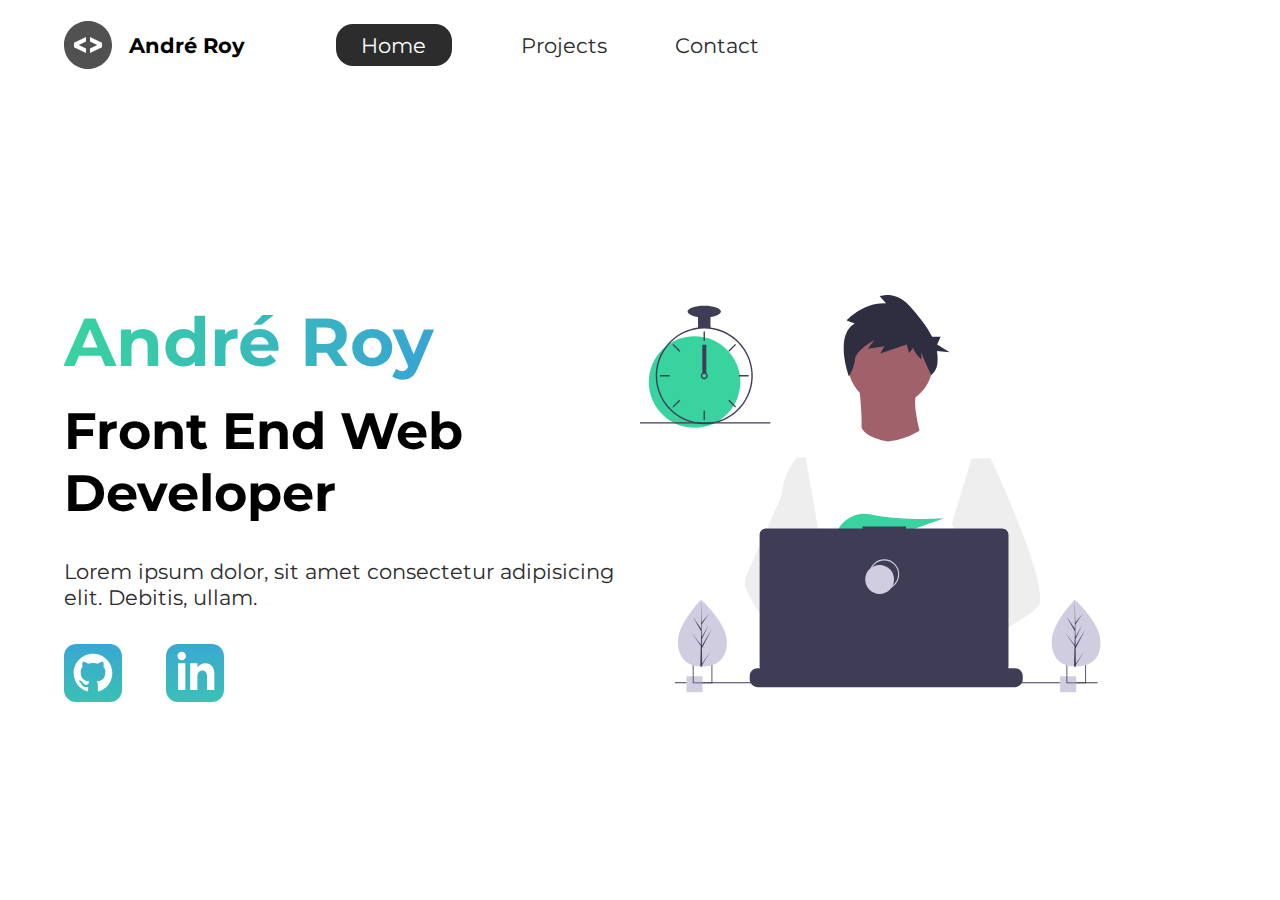
==== index.html @ 75e3bf48 "First Commit" ====
<!DOCTYPE html>
<html lang="en">
  <head>
    <meta charset="UTF-8" />
    <meta name="viewport" content="width=device-width, initial-scale=1.0" />
    <meta http-equiv="X-UA-Compatible" content="ie=edge" />
    <meta
      name="description"
      content="André Roy is a front end web developer who specializes in html, css."
    />
    <meta name="robots" content="index,follow" />
    <link
      href="https://fonts.googleapis.com/css?family=Montserrat:400,500&display=swap"
      rel="stylesheet"
    />
    <link rel="stylesheet" href="./styles/style.css" />
    <title>André Roy | Web Developer</title>
  </head>
  <body>
    <header class="main-head">
      <nav>
        <div class="logo">
          <img src="./icons/code.svg" alt="logo" />
          <h1>André Roy</h1>
        </div>
        <ul>
          <li><a class="active" href="/">Home</a></li>
          <li><a href="/">Projects</a></li>
          <li><a href="/">Contact</a></li>
        </ul>
      </nav>
    </header>
    <section class="intro">
      <div class="intro-text">
        <h2>André Roy</h2>
        <h3>
          Front End Web <br />
          Developer
        </h3>
        <p>
          Lorem ipsum dolor, sit amet consectetur adipisicing elit. Debitis,
          ullam.
        </p>
        <div class="intro-social">
          <a href="#"
            ><img src="./icons/github.svg" alt="github-social-link"
          /></a>
          <a href="#"
            ><img src="./icons/linked-in.svg" alt="linkedin-social-link"
          /></a>
        </div>
      </div>
      <div class="intro-images">
        <svg
          width="799"
          height="690"
          viewBox="0 0 799 690"
          fill="none"
          xmlns="http://www.w3.org/2000/svg"
        >
          <g id="undraw_dev_productivity_umsq (1) 1" clip-path="url(#clip0)">
            <path
              id="Vector"
              d="M516.92 624.636C516.92 624.636 512.16 626.266 504.42 628.576C487.31 633.706 455.65 642.216 428.82 643.916C405.72 645.396 386.2 641.836 382.63 626.766C381.1 620.286 383.27 614.956 388 610.576C402.12 597.486 439 592.796 468.25 591.186C476.51 590.736 484.15 590.526 490.51 590.446C501.31 590.306 508.39 590.526 508.39 590.526L508.56 591.186L516.92 624.636Z"
              fill="#A0616A"
            />
            <path
              id="Vector_2"
              d="M436.99 672.586C418.61 695.346 342.73 647.666 316.19 629.886C310.41 626.016 306.97 623.566 306.97 623.566L331.25 591.186L338.94 580.936C338.94 580.936 345.82 584.586 355.99 590.526C356.36 590.746 356.73 590.966 357.11 591.186C365.88 596.336 376.89 603.066 388 610.576C403.33 620.946 418.83 632.776 428.82 643.916C438.59 654.806 443.08 665.036 436.99 672.586Z"
              fill="#A0616A"
            />
            <g id="me">
              <path
                id="Vector_3"
                d="M434.672 191.952C475.283 191.607 507.926 158.406 507.582 117.795C507.237 77.1832 474.036 44.5403 433.425 44.8847C392.813 45.2291 360.17 78.4303 360.515 119.042C360.859 159.653 394.06 192.296 434.672 191.952Z"
                fill="#A0616A"
              />
              <path
                id="Vector_4"
                d="M379.477 155.65C379.477 155.65 394.216 259.972 373.002 271.875C351.787 283.779 499.929 283.588 499.929 283.588C499.929 283.588 466.124 193.284 480.809 165.449L379.477 155.65Z"
                fill="#A0616A"
              />
              <path
                id="Vector_5"
                d="M608.101 283.199L596.257 339.402L571.214 458.308L570.49 464.815L562.138 540.138L556.582 590.177L552.857 623.79C528.584 636.526 510.988 645.326 510.988 645.326C510.988 645.326 509.404 637.719 506.871 627.99C489.805 633.265 458.218 642.043 431.404 643.97C441.266 654.777 445.842 664.969 439.817 672.57C421.63 695.485 345.349 648.45 318.659 630.896C318.077 635.158 317.879 639.464 318.068 643.762L297.626 628.314L299.331 592.359L302.206 531.522L305.819 455.229C304.448 451.975 303.294 448.634 302.364 445.228C295.956 423.161 288.032 379.057 281.928 342.067C277.016 312.298 273.302 287.138 272.517 281.785C272.411 281.086 272.358 280.726 272.358 280.726L384.363 230.094C392.509 248.556 429.865 253.809 429.865 253.809C460.756 251.417 484.847 234.913 484.847 234.913L608.101 283.199Z"
                fill="white"
              />
              <path
                id="Vector_6"
                d="M372.285 49.3811L358.49 43.9934C358.49 43.9934 386.969 12.1 426.99 14.513L415.635 2.22366C415.635 2.22366 443.04 -9.01799 468.283 19.6674C481.553 34.7467 496.908 52.4737 506.557 72.5077L521.281 72.3829L515.251 85.9663L536.874 99.3152L514.777 97.0719C516.155 104.471 516.421 112.034 515.566 119.511C514.683 126.991 510.928 133.835 505.094 138.598V138.598C505.094 138.598 487.743 103.449 487.696 97.9443L487.813 111.705C487.813 111.705 473.959 99.4371 473.889 91.1807L466.471 100.877L462.593 85.7717L416.475 101.301L423.87 88.8526L395.157 93.2246L406.278 77.9923C406.278 77.9923 373.932 96.1568 372.811 111.304C371.689 126.452 362.299 140.875 362.299 140.875C362.299 140.875 336.213 70.3294 372.285 49.3811Z"
                fill="#2F2E41"
              />
              <path
                id="Vector_7"
                d="M690.215 540.422C682.794 548.605 664.338 560.992 641.951 574.422C633.623 579.413 624.757 584.559 615.71 589.676C594.122 601.889 571.514 614.001 552.857 623.79C528.584 636.526 510.988 645.326 510.988 645.326C510.988 645.326 509.403 637.719 506.871 627.99C503.48 614.968 498.397 598.141 493.184 590.715C493.002 590.456 492.82 590.218 492.638 589.979C491.121 588.022 489.601 586.885 488.112 586.897L562.138 540.138L594.127 519.926L570.489 464.814L540.842 395.683L557.908 339.727L575.062 283.479L608.101 283.199C608.101 283.199 619.243 306.985 633.514 340.166C635.647 345.128 637.851 350.299 640.096 355.64C669.469 425.394 706.176 522.836 690.215 540.422Z"
                fill="#EEEEEE"
              />
              <path
                id="Vector_8"
                d="M358.123 591.2C355.41 591.212 352.702 591.456 350.029 591.928C327.074 596.073 320.47 616.94 318.659 630.896C318.077 635.158 317.879 639.464 318.068 643.761L297.626 628.314L290.178 622.687C272.316 616.628 256.353 605.733 242.483 592.84C230.449 581.456 219.634 568.849 210.213 555.223C200.831 541.793 192.448 527.692 185.134 513.034C183.094 508.943 181.977 504.454 181.864 499.884C181.751 495.314 182.644 490.775 184.48 486.588L209.154 430.327L245.218 348.098C245.471 346.146 245.752 344.237 246.059 342.371C252.995 300.511 272.367 281.786 272.367 281.786L287.286 281.659L297.778 341.932L310.813 416.815L302.364 445.227L282.839 510.845L302.205 531.522L358.123 591.2Z"
                fill="#EEEEEE"
              />
            </g>
            <path
              id="Vector_9"
              d="M372.877 415.806L385.631 430.686C390.37 429.783 395.319 428.721 400.416 427.529L396.752 415.806L405.71 426.256C459.707 412.975 526.637 387.155 526.637 387.155C526.637 387.155 454.379 392.453 400.428 380.666C376.558 375.451 351.998 387.284 342.202 409.668C336.508 422.679 337.403 433.951 357.596 433.951C364.419 433.835 371.223 433.195 377.949 432.037L372.877 415.806Z"
              fill="#38D39F"
            />
            <path
              id="Vector_10"
              d="M663.65 660.386V666.456C663.654 668.122 663.345 669.774 662.74 671.326C662.472 672.018 662.147 672.687 661.77 673.326C660.578 675.326 658.887 676.983 656.862 678.133C654.838 679.283 652.549 679.887 650.22 679.886H203.67C201.342 679.887 199.053 679.283 197.028 678.133C195.003 676.983 193.312 675.326 192.12 673.326C191.743 672.687 191.419 672.018 191.15 671.326C190.546 669.774 190.237 668.122 190.24 666.456V660.386C190.24 658.622 190.587 656.876 191.262 655.246C191.936 653.616 192.926 652.136 194.173 650.888C195.42 649.641 196.901 648.652 198.53 647.977C200.16 647.302 201.906 646.955 203.67 646.956H229.41V644.126C229.41 644.052 229.425 643.979 229.453 643.911C229.481 643.843 229.522 643.782 229.574 643.73C229.626 643.678 229.688 643.636 229.756 643.608C229.824 643.58 229.897 643.566 229.97 643.566H243.4C243.474 643.566 243.547 643.58 243.615 643.608C243.683 643.636 243.745 643.678 243.797 643.73C243.849 643.782 243.89 643.843 243.918 643.911C243.946 643.979 243.96 644.052 243.96 644.126V646.956H252.35V644.126C252.35 644.052 252.365 643.979 252.393 643.911C252.421 643.843 252.462 643.782 252.514 643.73C252.566 643.678 252.628 643.636 252.696 643.608C252.764 643.58 252.837 643.566 252.91 643.566H266.34C266.414 643.566 266.487 643.58 266.555 643.608C266.623 643.636 266.684 643.678 266.736 643.73C266.789 643.782 266.83 643.843 266.858 643.911C266.886 643.979 266.9 644.052 266.9 644.126V646.956H275.3V644.126C275.3 644.052 275.315 643.979 275.343 643.911C275.371 643.843 275.412 643.782 275.464 643.73C275.516 643.678 275.578 643.636 275.646 643.608C275.714 643.58 275.787 643.566 275.86 643.566H289.29C289.364 643.566 289.437 643.58 289.505 643.608C289.573 643.636 289.634 643.678 289.686 643.73C289.739 643.782 289.78 643.843 289.808 643.911C289.836 643.979 289.85 644.052 289.85 644.126V646.956H298.24V644.126C298.24 644.052 298.255 643.979 298.283 643.911C298.311 643.843 298.352 643.782 298.404 643.73C298.456 643.678 298.518 643.636 298.586 643.608C298.654 643.58 298.727 643.566 298.8 643.566H312.23C312.304 643.566 312.377 643.58 312.445 643.608C312.513 643.636 312.574 643.678 312.626 643.73C312.678 643.782 312.72 643.843 312.748 643.911C312.776 643.979 312.79 644.052 312.79 644.126V646.956H321.18V644.126C321.18 644.052 321.194 643.979 321.223 643.911C321.251 643.843 321.292 643.782 321.344 643.73C321.396 643.678 321.458 643.636 321.526 643.608C321.594 643.58 321.667 643.566 321.74 643.566H335.17C335.244 643.566 335.317 643.58 335.385 643.608C335.453 643.636 335.514 643.678 335.566 643.73C335.618 643.782 335.66 643.843 335.688 643.911C335.716 643.979 335.73 644.052 335.73 644.126V646.956H344.13V644.126C344.13 644.052 344.145 643.979 344.173 643.911C344.201 643.843 344.242 643.782 344.294 643.73C344.346 643.678 344.408 643.636 344.476 643.608C344.544 643.58 344.617 643.566 344.69 643.566H358.12C358.194 643.566 358.267 643.58 358.335 643.608C358.403 643.636 358.464 643.678 358.516 643.73C358.569 643.782 358.61 643.843 358.638 643.911C358.666 643.979 358.68 644.052 358.68 644.126V646.956H367.07V644.126C367.07 644.052 367.085 643.979 367.113 643.911C367.141 643.843 367.182 643.782 367.234 643.73C367.286 643.678 367.348 643.636 367.416 643.608C367.484 643.58 367.557 643.566 367.63 643.566H472.83C472.904 643.566 472.977 643.58 473.045 643.608C473.113 643.636 473.174 643.678 473.227 643.73C473.279 643.782 473.32 643.843 473.348 643.911C473.376 643.979 473.39 644.052 473.39 644.126V646.956H481.79V644.126C481.79 644.052 481.804 643.979 481.833 643.911C481.861 643.843 481.902 643.782 481.954 643.73C482.006 643.678 482.068 643.636 482.136 643.608C482.204 643.58 482.277 643.566 482.35 643.566H495.78C495.928 643.567 496.07 643.627 496.175 643.732C496.279 643.836 496.339 643.978 496.34 644.126V646.956H504.73V644.126C504.73 644.052 504.745 643.979 504.773 643.911C504.801 643.843 504.842 643.782 504.894 643.73C504.946 643.678 505.008 643.636 505.076 643.608C505.144 643.58 505.217 643.566 505.29 643.566H518.72C518.794 643.566 518.867 643.58 518.935 643.608C519.003 643.636 519.065 643.678 519.117 643.73C519.169 643.782 519.21 643.843 519.238 643.911C519.266 643.979 519.28 644.052 519.28 644.126V646.956H527.67V644.126C527.67 644.052 527.685 643.979 527.713 643.911C527.741 643.843 527.782 643.782 527.834 643.73C527.886 643.678 527.948 643.636 528.016 643.608C528.084 643.58 528.157 643.566 528.23 643.566H541.66C541.734 643.566 541.807 643.58 541.875 643.608C541.943 643.636 542.005 643.678 542.057 643.73C542.109 643.782 542.15 643.843 542.178 643.911C542.206 643.979 542.22 644.052 542.22 644.126V646.956H550.62V644.126C550.62 644.052 550.635 643.979 550.663 643.911C550.691 643.843 550.732 643.782 550.784 643.73C550.836 643.678 550.898 643.636 550.966 643.608C551.034 643.58 551.107 643.566 551.18 643.566H564.61C564.757 643.568 564.898 643.628 565.001 643.733C565.104 643.837 565.161 643.979 565.16 644.126V646.956H573.56V644.126C573.56 644.052 573.575 643.979 573.603 643.911C573.631 643.843 573.672 643.782 573.724 643.73C573.776 643.678 573.838 643.636 573.906 643.608C573.974 643.58 574.047 643.566 574.12 643.566H587.55C587.624 643.566 587.697 643.58 587.765 643.608C587.833 643.636 587.895 643.678 587.947 643.73C587.999 643.782 588.04 643.843 588.068 643.911C588.096 643.979 588.11 644.052 588.11 644.126V646.956H596.5V644.126C596.5 644.052 596.515 643.979 596.543 643.911C596.571 643.843 596.612 643.782 596.664 643.73C596.716 643.678 596.778 643.636 596.846 643.608C596.914 643.58 596.987 643.566 597.06 643.566H610.49C610.564 643.566 610.637 643.58 610.705 643.608C610.773 643.636 610.835 643.678 610.887 643.73C610.939 643.782 610.98 643.843 611.008 643.911C611.036 643.979 611.05 644.052 611.05 644.126V646.956H650.22C651.984 646.955 653.731 647.302 655.36 647.977C656.99 648.652 658.471 649.641 659.718 650.888C660.965 652.136 661.954 653.616 662.629 655.246C663.304 656.876 663.651 658.622 663.65 660.386Z"
              fill="#3F3D56"
            />
            <path
              id="Vector_11"
              d="M793.5 671.326H60.5V673.326H793.5V671.326Z"
              fill="#3F3D56"
            />
            <path
              id="Vector_12"
              d="M627.694 404.757H461.251V401.326H385.78V404.757H218.651C215.665 404.757 212.801 405.943 210.69 408.054C208.578 410.166 207.392 413.029 207.392 416.015V643.927C207.392 646.913 208.578 649.776 210.69 651.888C212.801 653.999 215.665 655.185 218.651 655.185H627.694C630.68 655.185 633.544 653.999 635.655 651.888C637.767 649.776 638.953 646.913 638.953 643.927V416.015C638.953 414.537 638.662 413.073 638.096 411.707C637.53 410.341 636.701 409.1 635.655 408.054C634.61 407.009 633.369 406.18 632.003 405.614C630.637 405.048 629.173 404.757 627.694 404.757Z"
              fill="#3F3D56"
            />
            <path
              id="Vector_13"
              d="M423.5 509.326C437.307 509.326 448.5 498.133 448.5 484.326C448.5 470.519 437.307 459.326 423.5 459.326C409.693 459.326 398.5 470.519 398.5 484.326C398.5 498.133 409.693 509.326 423.5 509.326Z"
              stroke="#D0CDE1"
              stroke-width="2"
              stroke-miterlimit="10"
            />
            <path
              id="Vector_14"
              d="M415.5 518.326C429.307 518.326 440.5 507.133 440.5 493.326C440.5 479.519 429.307 468.326 415.5 468.326C401.693 468.326 390.5 479.519 390.5 493.326C390.5 507.133 401.693 518.326 415.5 518.326Z"
              fill="#D0CDE1"
            />
            <path
              id="Vector_15"
              d="M108.446 661.223H80.4463V689.223H108.446V661.223Z"
              fill="#D0CDE1"
            />
            <path
              id="Vector_16"
              d="M91.4502 639.223V673.223H125.45V639.223H91.4502ZM123.97 671.743H92.9202V640.703H123.97V671.743Z"
              fill="#3F3D56"
            />
            <path
              id="Vector_17"
              d="M756.446 661.223H728.446V689.223H756.446V661.223Z"
              fill="#D0CDE1"
            />
            <path
              id="Vector_18"
              d="M739.45 639.223V673.223H773.45V639.223H739.45ZM771.97 671.743H740.92V640.703H771.97V671.743Z"
              fill="#3F3D56"
            />
            <path
              id="Vector_19"
              d="M94.5802 230.113C138.399 230.113 173.921 194.592 173.921 150.773C173.921 106.955 138.399 71.4326 94.5802 71.4326C50.7617 71.4326 15.2397 106.955 15.2397 150.773C15.2397 194.592 50.7617 230.113 94.5802 230.113Z"
              fill="#38D39F"
            />
            <path
              id="Vector_20"
              d="M122.229 56.4899C115.045 55.5763 107.774 55.5763 100.59 56.4899C84.586 58.5913 69.5203 65.2398 57.181 75.6465C44.8417 86.0532 35.7467 99.7813 30.9754 115.202C28.8053 122.229 27.5764 129.514 27.3208 136.864C27.2848 137.886 27.2607 138.92 27.2607 139.954C27.283 162.264 36.1559 183.655 51.932 199.431C67.7082 215.207 89.0989 224.08 111.41 224.103C113.201 224.103 114.992 224.042 116.759 223.934C120.907 223.674 125.03 223.103 129.093 222.227C148.495 218.055 165.798 207.161 177.947 191.468C190.095 175.776 196.308 156.295 195.487 136.467C194.665 116.638 186.863 97.738 173.459 83.1039C160.054 68.4698 141.909 59.0435 122.229 56.4899H122.229ZM137.748 217.347H137.736C130.959 219.659 123.905 221.062 116.759 221.518C114.992 221.638 113.201 221.698 111.41 221.698C89.7377 221.672 68.961 213.051 53.6367 197.727C38.3123 182.402 29.6914 161.626 29.6649 139.954C29.6649 138.92 29.689 137.886 29.725 136.864C30.5514 115.744 39.5156 95.7617 54.7411 81.1008C69.9666 66.44 90.273 58.237 111.41 58.2089C130.776 58.21 149.513 65.0865 164.283 77.6131C179.052 90.1398 188.895 107.503 192.057 126.61C195.219 145.716 191.496 165.325 181.55 181.942C171.604 198.559 156.081 211.106 137.748 217.347H137.748Z"
              fill="#3F3D56"
            />
            <path
              id="Vector_21"
              d="M112.612 63.0176H110.208V79.8474H112.612V63.0176Z"
              fill="#3F3D56"
            />
            <path
              id="Vector_22"
              d="M57.8578 84.7018L56.1577 86.4019L68.0582 98.3023L69.7582 96.6022L57.8578 84.7018Z"
              fill="#3F3D56"
            />
            <path
              id="Vector_23"
              d="M34.4736 138.751V141.156H51.3034V138.751H34.4736Z"
              fill="#3F3D56"
            />
            <path
              id="Vector_24"
              d="M56.1578 193.506L57.8579 195.206L69.7584 183.306L68.0583 181.606L56.1578 193.506Z"
              fill="#3F3D56"
            />
            <path
              id="Vector_25"
              d="M153.062 96.6022L154.762 98.3022L166.662 86.4018L164.962 84.7017L153.062 96.6022Z"
              fill="#3F3D56"
            />
            <path
              id="Vector_26"
              d="M171.516 138.751V141.156H188.346V138.751H171.516Z"
              fill="#3F3D56"
            />
            <path
              id="Vector_27"
              d="M154.762 181.605L153.062 183.305L164.962 195.206L166.662 193.506L154.762 181.605Z"
              fill="#3F3D56"
            />
            <path
              id="Vector_28"
              d="M112.612 200.06H110.208V216.89H112.612V200.06Z"
              fill="#3F3D56"
            />
            <path
              id="Vector_29"
              d="M115.016 135.145C113.976 134.365 112.711 133.943 111.41 133.943C110.11 133.943 108.844 134.365 107.804 135.145C107.091 135.686 106.505 136.375 106.085 137.165C105.552 138.181 105.322 139.329 105.421 140.473C105.52 141.616 105.944 142.707 106.644 143.617C107.343 144.527 108.288 145.218 109.368 145.608C110.447 145.997 111.616 146.07 112.735 145.817C113.855 145.564 114.878 144.996 115.685 144.179C116.492 143.363 117.048 142.333 117.288 141.21C117.528 140.088 117.441 138.92 117.039 137.846C116.636 136.771 115.935 135.834 115.017 135.145H115.016ZM111.41 143.56C110.454 143.557 109.539 143.176 108.863 142.501C108.187 141.825 107.807 140.909 107.804 139.954C107.808 139.224 108.03 138.513 108.441 137.91C108.793 137.4 109.271 136.989 109.828 136.718C110.386 136.446 111.004 136.323 111.623 136.361C112.241 136.398 112.84 136.594 113.361 136.931C113.881 137.267 114.307 137.732 114.595 138.281C114.883 138.83 115.025 139.444 115.007 140.063C114.989 140.683 114.811 141.287 114.491 141.818C114.17 142.349 113.719 142.788 113.179 143.093C112.639 143.398 112.03 143.559 111.41 143.56V143.56Z"
              fill="#3F3D56"
            />
            <path
              id="Vector_30"
              d="M122.229 35.3687H100.591V57.007H122.229V35.3687Z"
              fill="#3F3D56"
            />
            <path
              id="Vector_31"
              d="M111.41 38.9748C127.344 38.9748 140.261 34.4 140.261 28.7567C140.261 23.1134 127.344 18.5386 111.41 18.5386C95.4757 18.5386 82.5586 23.1134 82.5586 28.7567C82.5586 34.4 95.4757 38.9748 111.41 38.9748Z"
              fill="#3F3D56"
            />
            <path id="clock-arrow" d="M115 86H108V135H115V86Z" fill="#3F3D56" />
            <path
              id="Vector_32"
              d="M226 220.44H0V222.844H226V220.44Z"
              fill="#3F3D56"
            />
            <g id="plant-left">
              <path
                id="Vector_33"
                d="M150.594 599.754C151.527 631.704 132.858 643.413 109.43 644.097C108.886 644.113 108.344 644.123 107.805 644.126C106.719 644.135 105.643 644.117 104.577 644.072C83.3891 643.193 66.6172 631.945 65.7495 602.232C64.8515 571.482 103.018 531.529 105.882 528.574L105.887 528.571C105.996 528.458 106.052 528.402 106.052 528.402C106.052 528.402 149.661 567.807 150.594 599.754Z"
                fill="#D0CDE1"
              />
              <path
                id="Vector_34"
                d="M107.744 639.255L122.626 617.124L107.774 641.636L107.805 644.126C106.719 644.135 105.643 644.117 104.577 644.072L105.315 612.06L105.295 611.813L105.322 611.766L105.393 608.741L89.0952 585.078L105.374 606.477L105.432 607.116L105.989 582.93L91.9122 558.397L106.029 578.681L105.882 528.574L105.882 528.407L105.887 528.571L106.821 568.062L119.651 552.021L106.863 571.464L107.143 593.098L118.949 571.984L107.187 596.279L107.343 608.308L124.512 578.897L107.395 612.505L107.744 639.255Z"
                fill="#3F3D56"
              />
            </g>
            <g id="plant-right">
              <path
                id="Vector_35"
                d="M798.594 599.754C799.527 631.704 780.858 643.413 757.43 644.097C756.886 644.113 756.344 644.123 755.805 644.126C754.719 644.135 753.643 644.117 752.577 644.072C731.389 643.193 714.617 631.945 713.749 602.232C712.851 571.482 751.018 531.529 753.882 528.574L753.887 528.571C753.996 528.458 754.052 528.402 754.052 528.402C754.052 528.402 797.661 567.807 798.594 599.754Z"
                fill="#D0CDE1"
              />
              <path
                id="Vector_36"
                d="M755.744 639.255L770.626 617.124L755.774 641.636L755.805 644.126C754.719 644.135 753.643 644.117 752.577 644.072L753.315 612.06L753.295 611.813L753.323 611.766L753.393 608.741L737.095 585.078L753.374 606.477L753.432 607.116L753.989 582.93L739.912 558.397L754.029 578.681L753.882 528.574L753.882 528.407L753.887 528.571L754.821 568.062L767.651 552.021L754.864 571.464L755.143 593.098L766.949 571.984L755.187 596.279L755.343 608.308L772.512 578.897L755.395 612.505L755.744 639.255Z"
                fill="#3F3D56"
              />
            </g>
          </g>
          <defs>
            <clipPath id="clip0">
              <rect width="798.627" height="689.223" fill="white" />
            </clipPath>
          </defs>
        </svg>
        <img src="./img/splash.svg" alt="" class="splash" />
      </div>
    </section>
  </body>
</html>
---- styles/style.css ----
* {
  margin: 0;
  padding: 0;
  -webkit-box-sizing: border-box;
          box-sizing: border-box;
}

html {
  font-size: 62.5%;
}

body {
  font-family: "Montserrat", sans-serif;
}

h1 {
  font-size: 2.5rem;
}

li,
button,
label,
input,
a,
p {
  font-size: 2.5rem;
}

h2 {
  font-size: 4rem;
}

h3 {
  font-size: 2.5rem;
}

h4,
h5 {
  font-size: 2rem;
}

ul {
  list-style: none;
}

a {
  text-decoration: none;
  color: #2c2c2c;
}

.main-head {
  width: 95%;
  margin: 0 0 0 auto;
}

nav {
  display: -webkit-box;
  display: -ms-flexbox;
  display: flex;
  -webkit-box-pack: justify;
      -ms-flex-pack: justify;
          justify-content: space-between;
  -webkit-box-align: center;
      -ms-flex-align: center;
          align-items: center;
  -webkit-box-orient: horizontal;
  -webkit-box-direction: normal;
      -ms-flex-direction: row;
          flex-direction: row;
  min-height: 10vh;
  width: 60%;
  -ms-flex-wrap: wrap;
      flex-wrap: wrap;
}

nav .logo {
  display: -webkit-box;
  display: -ms-flexbox;
  display: flex;
  -webkit-box-pack: start;
      -ms-flex-pack: start;
          justify-content: flex-start;
  -webkit-box-align: center;
      -ms-flex-align: center;
          align-items: center;
  -webkit-box-orient: horizontal;
  -webkit-box-direction: normal;
      -ms-flex-direction: row;
          flex-direction: row;
  -webkit-box-flex: 1;
      -ms-flex: 1 1 10rem;
          flex: 1 1 10rem;
}

nav .logo h1 {
  margin: 2rem;
}

nav ul {
  display: -webkit-box;
  display: -ms-flexbox;
  display: flex;
  -ms-flex-pack: distribute;
      justify-content: space-around;
  -webkit-box-align: center;
      -ms-flex-align: center;
          align-items: center;
  -webkit-box-orient: horizontal;
  -webkit-box-direction: normal;
      -ms-flex-direction: row;
          flex-direction: row;
  -webkit-box-flex: 1;
      -ms-flex: 1 1 40rem;
          flex: 1 1 40rem;
}

.intro {
  min-height: 90vh;
  width: 90%;
  margin: auto;
  -ms-flex-wrap: wrap;
      flex-wrap: wrap;
  display: -webkit-box;
  display: -ms-flexbox;
  display: flex;
  -webkit-box-pack: justify;
      -ms-flex-pack: justify;
          justify-content: space-between;
  -webkit-box-align: center;
      -ms-flex-align: center;
          align-items: center;
  -webkit-box-orient: horizontal;
  -webkit-box-direction: normal;
      -ms-flex-direction: row;
          flex-direction: row;
}

.intro h2 {
  font-size: 8rem;
  padding-top: 2rem;
  background: -webkit-gradient(linear, left top, right top, from(#38d39f), to(#38a4d3));
  background: linear-gradient(left, #38d39f, #38a4d3);
  background-clip: text;
  -webkit-text-fill-color: transparent;
  display: inline-block;
}

.intro h3 {
  font-size: 6rem;
  padding: 2rem 0rem;
}

.intro p {
  padding-top: 2rem;
  color: #2c2c2c;
}

.splash {
  position: absolute;
  top: 0%;
  right: 0%;
  height: 100%;
  z-index: -1;
}

.intro-social {
  margin-top: 4rem;
}

.intro-social a {
  margin-right: 5rem;
}

.active {
  background: #2c2c2c;
  color: white;
  padding: 1rem 3rem;
  border-radius: 2rem;
}

.intro-text,
.intro-images {
  -webkit-box-flex: 1;
      -ms-flex: 1 1 40rem;
          flex: 1 1 40rem;
}

#plant-left {
  -webkit-animation: plant 1.5s ease infinite alternate;
          animation: plant 1.5s ease infinite alternate;
}

#plant-right {
  -webkit-animation: plant 1.5s ease infinite alternate 0.5s;
          animation: plant 1.5s ease infinite alternate 0.5s;
}

#me {
  -webkit-animation: me 1s ease infinite alternate;
          animation: me 1s ease infinite alternate;
  -webkit-transform-origin: bottom;
          transform-origin: bottom;
}

#clock-arrow {
  -webkit-animation: clock 1.5s infinite linear;
          animation: clock 1.5s infinite linear;
  transform-box: fill-box;
  -webkit-transform-origin: bottom;
          transform-origin: bottom;
}

@-webkit-keyframes plant {
  from {
    -webkit-transform: translateY(0%);
            transform: translateY(0%);
  }
  to {
    -webkit-transform: translateY(-30%);
            transform: translateY(-30%);
  }
}

@keyframes plant {
  from {
    -webkit-transform: translateY(0%);
            transform: translateY(0%);
  }
  to {
    -webkit-transform: translateY(-30%);
            transform: translateY(-30%);
  }
}

@-webkit-keyframes me {
  from {
    -webkit-transform: rotateZ(-5deg);
            transform: rotateZ(-5deg);
  }
  to {
    -webkit-transform: rotateZ(5deg);
            transform: rotateZ(5deg);
  }
}

@keyframes me {
  from {
    -webkit-transform: rotateZ(-5deg);
            transform: rotateZ(-5deg);
  }
  to {
    -webkit-transform: rotateZ(5deg);
            transform: rotateZ(5deg);
  }
}

@-webkit-keyframes clock {
  from {
    -webkit-transform: rotateZ(0deg);
            transform: rotateZ(0deg);
  }
  to {
    -webkit-transform: rotateZ(360deg);
            transform: rotateZ(360deg);
  }
}

@keyframes clock {
  from {
    -webkit-transform: rotateZ(0deg);
            transform: rotateZ(0deg);
  }
  to {
    -webkit-transform: rotateZ(360deg);
            transform: rotateZ(360deg);
  }
}

@media screen and (max-width: 1332px) {
  html {
    font-size: 53%;
  }
  .splash {
    display: none;
  }
  svg {
    width: 80%;
  }
  .nav {
    width: 100%;
  }
}

@media screen and (max-width: 754px) {
  html {
    font-size: 45%;
  }
  svg {
    height: 60%;
  }
  .main-head {
    width: 100%;
  }
  nav .logo {
    display: -webkit-box;
    display: -ms-flexbox;
    display: flex;
    -webkit-box-pack: center;
        -ms-flex-pack: center;
            justify-content: center;
    -webkit-box-align: center;
        -ms-flex-align: center;
            align-items: center;
    -webkit-box-orient: vertical;
    -webkit-box-direction: normal;
        -ms-flex-direction: column;
            flex-direction: column;
    -webkit-box-flex: 1;
        -ms-flex: 1 1 20rem;
            flex: 1 1 20rem;
    margin-top: 2rem;
  }
  nav ul {
    -webkit-box-flex: 1;
        -ms-flex: 1 1 60rem;
            flex: 1 1 60rem;
    margin: 2rem 0rem;
  }
  .intro-text {
    margin-top: 5rem;
    text-align: center;
  }
  .intro-images {
    text-align: center;
  }
  .intro-social {
    display: -webkit-box;
    display: -ms-flexbox;
    display: flex;
    -webkit-box-pack: center;
        -ms-flex-pack: center;
            justify-content: center;
    -webkit-box-align: center;
        -ms-flex-align: center;
            align-items: center;
    -webkit-box-orient: horizontal;
    -webkit-box-direction: normal;
        -ms-flex-direction: row;
            flex-direction: row;
  }
  .intro-social a {
    margin: 2rem;
  }
}
/*# sourceMappingURL=style.css.map */
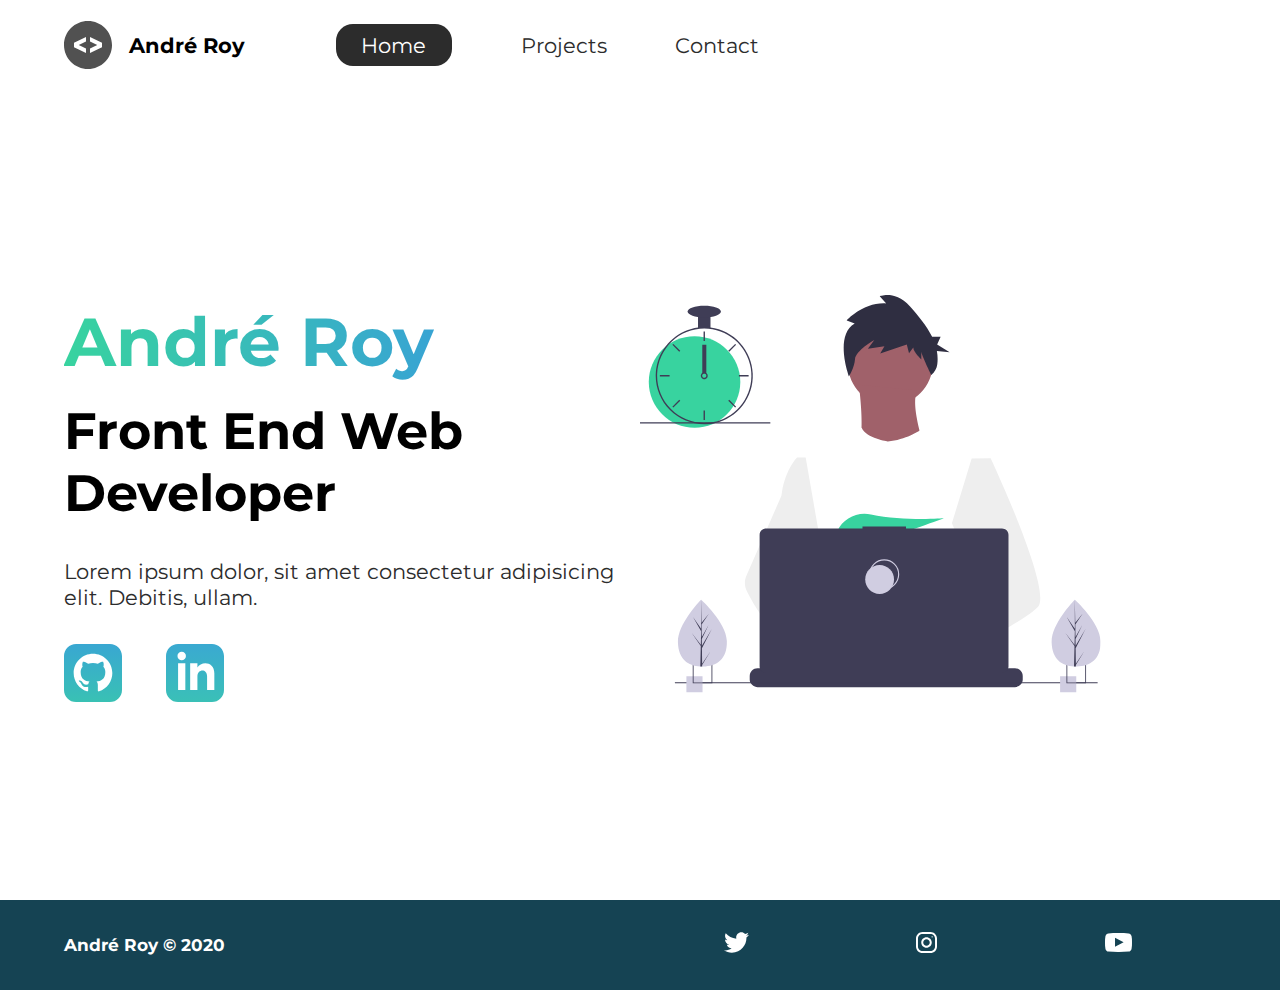
==== commit 918b7030: "Added - Projects Page and Contact Page" ====
--- a/index.html
+++ b/index.html
@@ -25,8 +25,8 @@
         </div>
         <ul>
           <li><a class="active" href="/">Home</a></li>
-          <li><a href="/">Projects</a></li>
-          <li><a href="/">Contact</a></li>
+          <li><a href="./projects/">Projects</a></li>
+          <li><a href="./contact/">Contact</a></li>
         </ul>
       </nav>
     </header>
@@ -258,5 +258,25 @@
         <img src="./img/splash.svg" alt="" class="splash" />
       </div>
     </section>
+    <footer>
+      <h4>André Roy &copy; 2020</h4>
+      <ul>
+        <li>
+          <a href="#">
+            <img src="../icons/twitter 1.svg" alt="twitter-social" />
+          </a>
+        </li>
+        <li>
+          <a href="#">
+            <img src="../icons/instagram 1.svg" alt="instagram-social" />
+          </a>
+        </li>
+        <li>
+          <a href="#">
+            <img src="../icons/youtube-symbol 1.svg" alt="youtube-social" />
+          </a>
+        </li>
+      </ul>
+    </footer>
   </body>
 </html>
--- a/styles/style.css
+++ b/styles/style.css
@@ -274,6 +274,147 @@
     -webkit-transform: rotateZ(360deg);
             transform: rotateZ(360deg);
   }
+}
+
+.projects {
+  width: 90%;
+  margin: auto;
+  min-height: 90vh;
+  display: -webkit-box;
+  display: -ms-flexbox;
+  display: flex;
+  -webkit-box-pack: justify;
+      -ms-flex-pack: justify;
+          justify-content: space-between;
+  -webkit-box-align: center;
+      -ms-flex-align: center;
+          align-items: center;
+  -webkit-box-orient: horizontal;
+  -webkit-box-direction: normal;
+      -ms-flex-direction: row;
+          flex-direction: row;
+  text-align: center;
+  -ms-flex-wrap: wrap;
+      flex-wrap: wrap;
+}
+
+.projects h2 {
+  margin: 5rem;
+}
+
+.travelly,
+.elena-joy {
+  -webkit-box-flex: 1;
+      -ms-flex: 1 1 40rem;
+          flex: 1 1 40rem;
+}
+
+.form-section {
+  min-height: 80vh;
+  display: -webkit-box;
+  display: -ms-flexbox;
+  display: flex;
+  -webkit-box-pack: center;
+      -ms-flex-pack: center;
+          justify-content: center;
+  -webkit-box-align: center;
+      -ms-flex-align: center;
+          align-items: center;
+  -webkit-box-orient: horizontal;
+  -webkit-box-direction: normal;
+      -ms-flex-direction: row;
+          flex-direction: row;
+  margin-top: 3rem;
+}
+
+.form-section form {
+  padding: 3rem 10rem;
+  -webkit-box-shadow: 0px 10px 10px rgba(0, 0, 0, 0.2), 0px 20px 40px rgba(0, 0, 0, 0.2);
+          box-shadow: 0px 10px 10px rgba(0, 0, 0, 0.2), 0px 20px 40px rgba(0, 0, 0, 0.2);
+  display: -webkit-box;
+  display: -ms-flexbox;
+  display: flex;
+  -webkit-box-pack: center;
+      -ms-flex-pack: center;
+          justify-content: center;
+  -webkit-box-align: center;
+      -ms-flex-align: center;
+          align-items: center;
+  -webkit-box-orient: vertical;
+  -webkit-box-direction: normal;
+      -ms-flex-direction: column;
+          flex-direction: column;
+  border-radius: 2rem;
+}
+
+.form-section form input,
+.form-section form textarea {
+  margin: 2rem;
+}
+
+.form-section form input:focus,
+.form-section form textarea:focus {
+  outline: 2px solid black;
+}
+
+.form-section form textarea {
+  font-family: "Montserrat", sans-serif;
+  font-size: 2rem;
+}
+
+.form-section form button {
+  width: 100%;
+  padding: 2rem;
+  background: #154353;
+  color: white;
+}
+
+.form-section form button:focus {
+  background: #33696b;
+}
+
+footer {
+  background: #154353;
+  color: white;
+  min-height: 10vh;
+  padding: 0% 5%;
+  display: -webkit-box;
+  display: -ms-flexbox;
+  display: flex;
+  -webkit-box-pack: start;
+      -ms-flex-pack: start;
+          justify-content: flex-start;
+  -webkit-box-align: center;
+      -ms-flex-align: center;
+          align-items: center;
+  -webkit-box-orient: horizontal;
+  -webkit-box-direction: normal;
+      -ms-flex-direction: row;
+          flex-direction: row;
+}
+
+footer ul {
+  -webkit-box-flex: 1;
+      -ms-flex: 1 1 40rem;
+          flex: 1 1 40rem;
+  display: -webkit-box;
+  display: -ms-flexbox;
+  display: flex;
+  -ms-flex-pack: distribute;
+      justify-content: space-around;
+  -webkit-box-align: center;
+      -ms-flex-align: center;
+          align-items: center;
+  -webkit-box-orient: horizontal;
+  -webkit-box-direction: normal;
+      -ms-flex-direction: row;
+          flex-direction: row;
+}
+
+footer h4 {
+  -webkit-box-flex: 1;
+      -ms-flex: 1 1 40rem;
+          flex: 1 1 40rem;
 }
 
 @media screen and (max-width: 1332px) {
@@ -351,5 +492,20 @@
   .intro-social a {
     margin: 2rem;
   }
+  .travelly,
+  .elena-joy {
+    -webkit-box-flex: 1;
+        -ms-flex: 1 1 50rem;
+            flex: 1 1 50rem;
+  }
+  .travelly img,
+  .elena-joy img {
+    width: 100%;
+    height: 100%;
+  }
+  form {
+    padding: 0;
+    width: 100%;
+  }
 }
 /*# sourceMappingURL=style.css.map */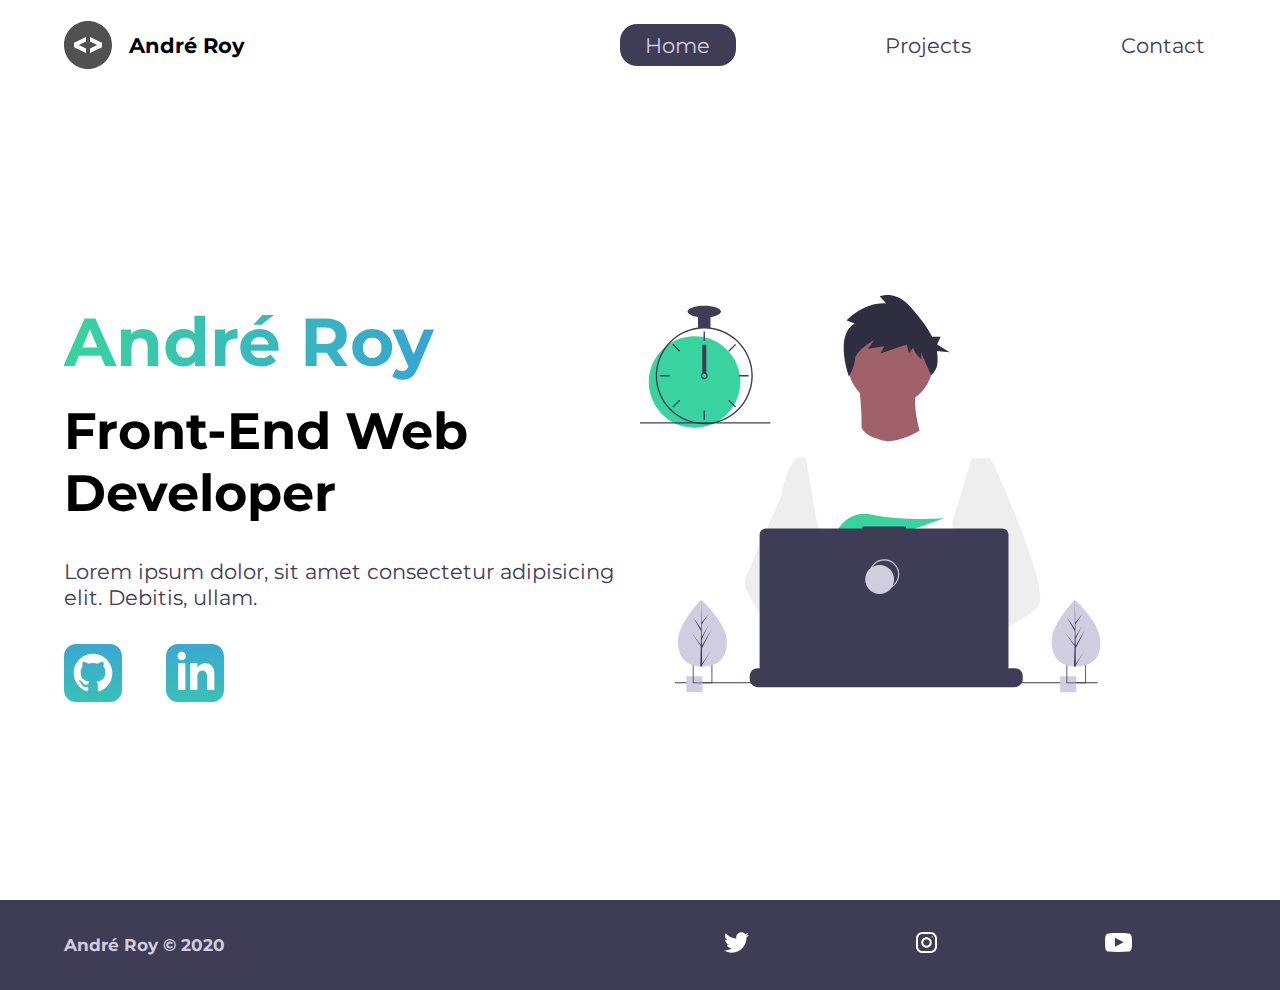
==== commit 62790e03: "Fixed - Front-End" ====
--- a/index.html
+++ b/index.html
@@ -34,7 +34,7 @@
       <div class="intro-text">
         <h2>André Roy</h2>
         <h3>
-          Front End Web <br />
+          Front-End Web <br />
           Developer
         </h3>
         <p>
--- a/styles/style.css
+++ b/styles/style.css
@@ -45,7 +45,7 @@
 
 a {
   text-decoration: none;
-  color: #2c2c2c;
+  color: #3f3d56;
 }
 
 .main-head {
@@ -152,7 +152,7 @@
 
 .intro p {
   padding-top: 2rem;
-  color: #2c2c2c;
+  color: #3f3d56;
 }
 
 .splash {
@@ -172,8 +172,8 @@
 }
 
 .active {
-  background: #2c2c2c;
-  color: white;
+  background: #3f3d56;
+  color: #d0cde1;
   padding: 1rem 3rem;
   border-radius: 2rem;
 }
@@ -310,7 +310,7 @@
 }
 
 .form-section {
-  min-height: 80vh;
+  min-height: 90vh;
   display: -webkit-box;
   display: -ms-flexbox;
   display: flex;
@@ -324,7 +324,6 @@
   -webkit-box-direction: normal;
       -ms-flex-direction: row;
           flex-direction: row;
-  margin-top: 3rem;
 }
 
 .form-section form {
@@ -365,7 +364,7 @@
 .form-section form button {
   width: 100%;
   padding: 2rem;
-  background: #154353;
+  background: #3f3d56;
   color: white;
 }
 
@@ -374,8 +373,8 @@
 }
 
 footer {
-  background: #154353;
-  color: white;
+  background: #3f3d56;
+  color: #d0cde1;
   min-height: 10vh;
   padding: 0% 5%;
   display: -webkit-box;
@@ -427,7 +426,7 @@
   svg {
     width: 80%;
   }
-  .nav {
+  nav {
     width: 100%;
   }
 }
@@ -504,7 +503,7 @@
     height: 100%;
   }
   form {
-    padding: 0;
+    padding: 0rem;
     width: 100%;
   }
 }
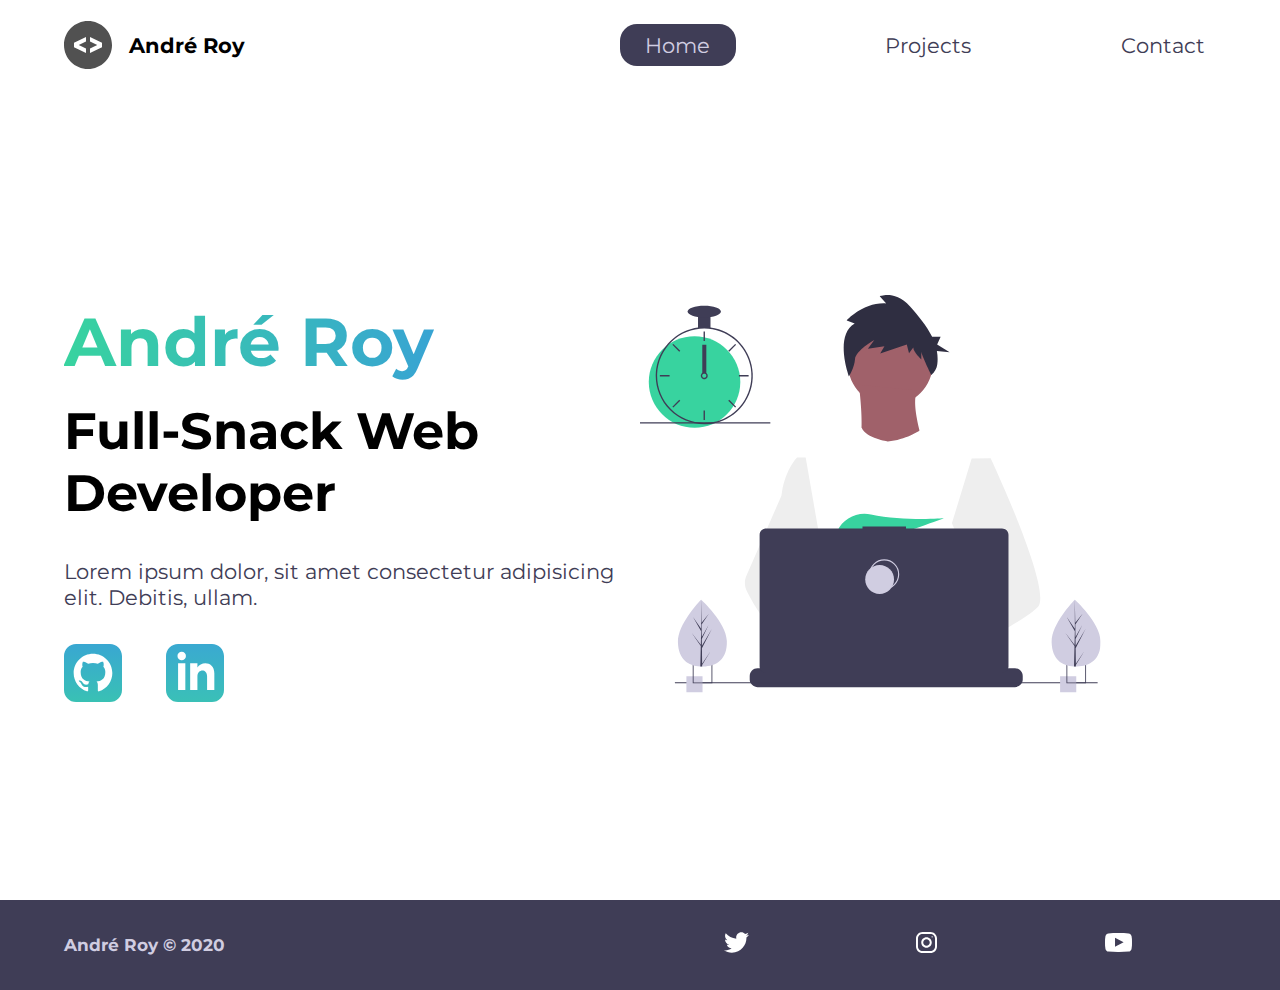
==== commit 7c8b9b00: "Added - Full-Snack" ====
--- a/index.html
+++ b/index.html
@@ -34,7 +34,7 @@
       <div class="intro-text">
         <h2>André Roy</h2>
         <h3>
-          Front-End Web <br />
+          Full-Snack Web <br />
           Developer
         </h3>
         <p>
--- a/styles/style.css
+++ b/styles/style.css
@@ -140,6 +140,7 @@
   padding-top: 2rem;
   background: -webkit-gradient(linear, left top, right top, from(#38d39f), to(#38a4d3));
   background: linear-gradient(left, #38d39f, #38a4d3);
+  -webkit-background-clip: text;
   background-clip: text;
   -webkit-text-fill-color: transparent;
   display: inline-block;
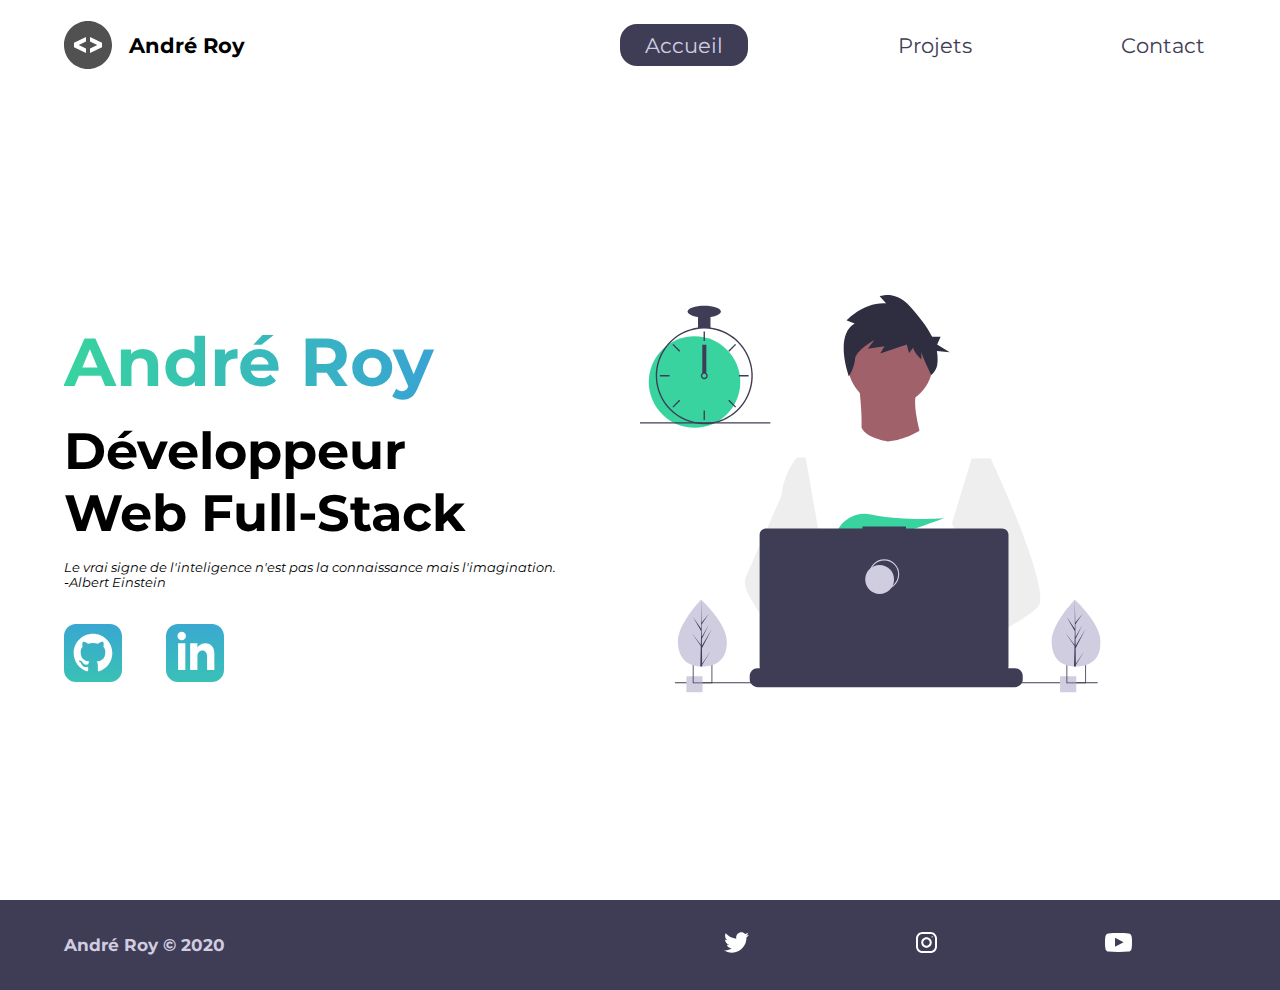
==== commit 5fa55efb: "Modify - French Version" ====
--- a/index.html
+++ b/index.html
@@ -6,7 +6,7 @@
     <meta http-equiv="X-UA-Compatible" content="ie=edge" />
     <meta
       name="description"
-      content="André Roy is a front end web developer who specializes in html, css."
+      content="André Roy est un développeur web full-stack spécialisé en HTML, CSS & JavaScript."
     />
     <meta name="robots" content="index,follow" />
     <link
@@ -14,7 +14,7 @@
       rel="stylesheet"
     />
     <link rel="stylesheet" href="./styles/style.css" />
-    <title>André Roy | Web Developer</title>
+    <title>André Roy | Développeur Web</title>
   </head>
   <body>
     <header class="main-head">
@@ -24,8 +24,8 @@
           <h1>André Roy</h1>
         </div>
         <ul>
-          <li><a class="active" href="/">Home</a></li>
-          <li><a href="./projects/">Projects</a></li>
+          <li><a class="active" href="/">Accueil</a></li>
+          <li><a href="./projects/">Projets</a></li>
           <li><a href="./contact/">Contact</a></li>
         </ul>
       </nav>
@@ -33,19 +33,18 @@
     <section class="intro">
       <div class="intro-text">
         <h2>André Roy</h2>
-        <h3>
-          Full-Snack Web <br />
-          Developer
-        </h3>
-        <p>
-          Lorem ipsum dolor, sit amet consectetur adipisicing elit. Debitis,
-          ullam.
-        </p>
+        <h3>Développeur <br />Web Full-Stack</h3>
+        <cite>
+          Le vrai signe de l'inteligence n'est pas la connaissance mais
+          l'imagination. <br />-Albert Einstein
+        </cite>
         <div class="intro-social">
-          <a href="#"
+          <a href="https://github.com/AndreRoy259" target="_blank"
             ><img src="./icons/github.svg" alt="github-social-link"
           /></a>
-          <a href="#"
+          <a
+            href="https://www.linkedin.com/in/andré-roy-573403142"
+            target="_blank"
             ><img src="./icons/linked-in.svg" alt="linkedin-social-link"
           /></a>
         </div>
--- a/styles/style.css
+++ b/styles/style.css
@@ -24,6 +24,10 @@
 a,
 p {
   font-size: 2.5rem;
+}
+
+cite {
+  font-size: 1.5rem;
 }
 
 h2 {
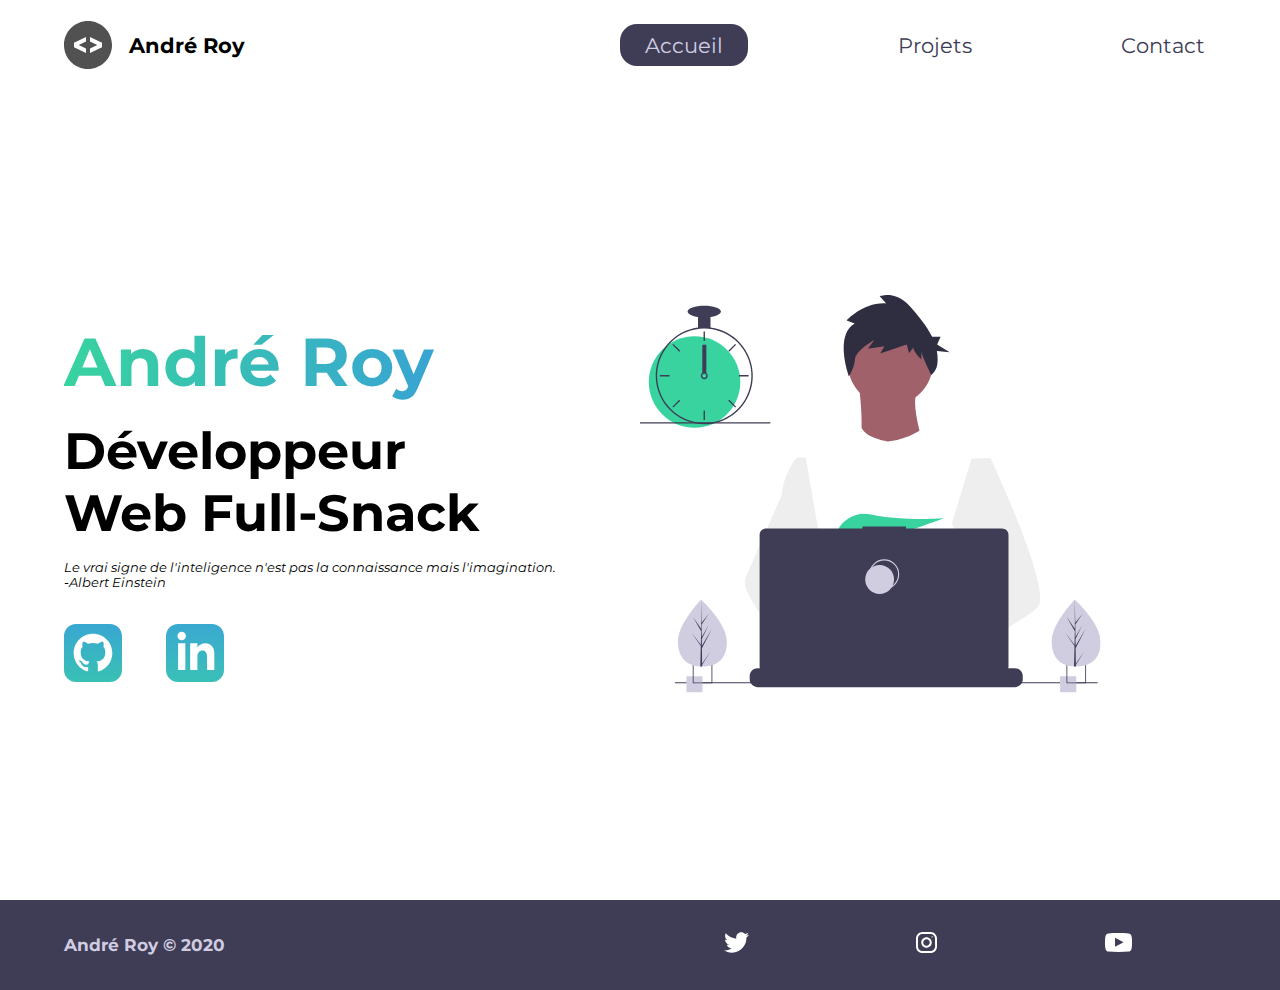
==== commit 85a1c95f: "ADDED: Full-Snack" ====
--- a/index.html
+++ b/index.html
@@ -33,7 +33,7 @@
     <section class="intro">
       <div class="intro-text">
         <h2>André Roy</h2>
-        <h3>Développeur <br />Web Full-Stack</h3>
+        <h3>Développeur <br />Web Full-Snack</h3>
         <cite>
           Le vrai signe de l'inteligence n'est pas la connaissance mais
           l'imagination. <br />-Albert Einstein
